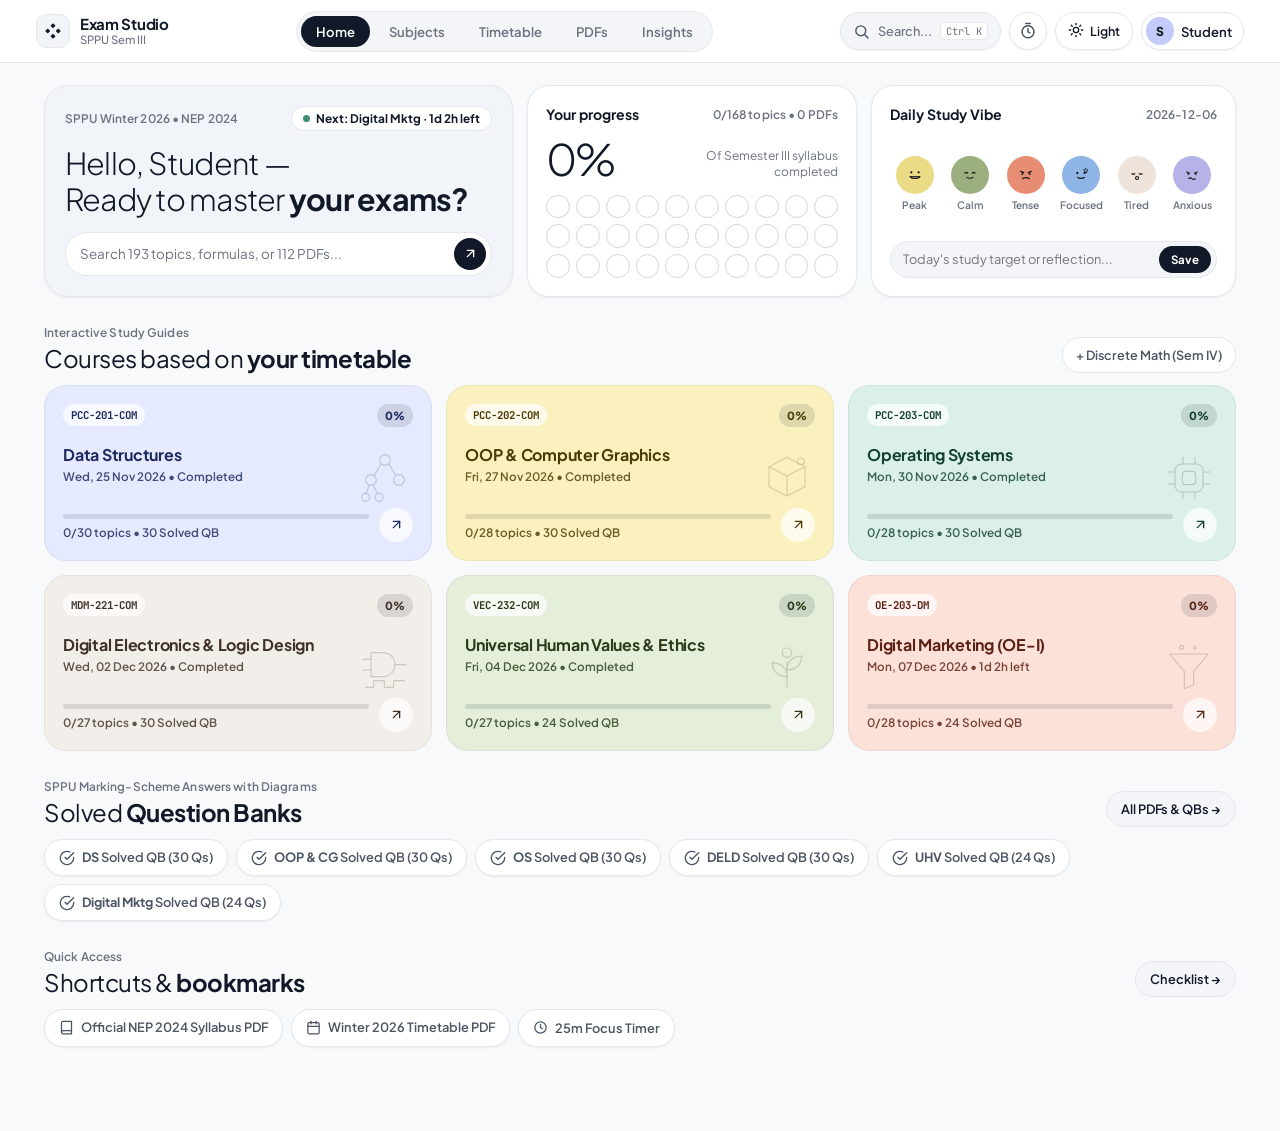
==== index.html @ a620d6d4 "Add SPPU SE Exam Studio portal, study guides, solved QBs, and PYQ archive" ====
<!DOCTYPE html>
<html lang="en" data-theme="light">
<head>
  <meta charset="UTF-8" />
  <meta name="viewport" content="width=device-width, initial-scale=1.0, viewport-fit=cover" />
  <title>SPPU SE Computer Engineering — Master Exam Prep Studio (2024 Pattern)</title>
  <meta name="theme-color" content="#F8F9FB" />
  <link rel="icon" type="image/svg+xml" href="assets/favicon.svg" />
  <link rel="manifest" href="assets/manifest.webmanifest" />
  <link rel="preconnect" href="https://fonts.googleapis.com" />
  <link rel="preconnect" href="https://fonts.gstatic.com" crossorigin />
  <link href="https://fonts.googleapis.com/css2?family=Plus+Jakarta+Sans:wght@300;400;500;600;700;800&family=JetBrains+Mono:wght@500;700&display=swap" rel="stylesheet" />
  <link rel="stylesheet" href="assets/styles.css" />
</head>
<body>
  <header class="topbar-shell">
    <div class="topbar">
      <button class="brand" data-action="go-tab" data-tab="home" type="button">
        <span class="brand-mark" aria-hidden="true">
          <svg width="18" height="18" viewBox="0 0 24 24" fill="currentColor">
            <rect x="9.5" y="2.5" width="5" height="5" rx="1" transform="rotate(45 12 5)" />
            <rect x="16.5" y="9.5" width="5" height="5" rx="1" transform="rotate(45 19 12)" />
            <rect x="9.5" y="16.5" width="5" height="5" rx="1" transform="rotate(45 12 19)" />
            <rect x="2.5" y="9.5" width="5" height="5" rx="1" transform="rotate(45 5 12)" />
          </svg>
        </span>
        <span>
          <span class="brand-title">Exam Studio</span>
          <span class="brand-sub">SPPU Sem III</span>
        </span>
      </button>

      <nav class="desktop-nav" aria-label="Primary laptop navigation">
        <button class="desktop-nav-btn active" data-action="go-tab" data-tab="home" type="button">Home</button>
        <button class="desktop-nav-btn" data-action="go-tab" data-tab="subjects" type="button">Subjects</button>
        <button class="desktop-nav-btn" data-action="go-tab" data-tab="timetable" type="button">Timetable</button>
        <button class="desktop-nav-btn" data-action="go-tab" data-tab="pyqs" type="button">PDFs</button>
        <button class="desktop-nav-btn" data-action="go-tab" data-tab="insights" type="button">Insights</button>
      </nav>

      <div class="topbar-actions">
        <button class="search-trigger-btn" data-action="open-search" type="button" title="Search topics, formulas, PDFs (Ctrl+K)" aria-label="Search topics and papers">
          <svg width="17" height="17" viewBox="0 0 24 24" fill="none" stroke="currentColor" stroke-width="2" stroke-linecap="round" stroke-linejoin="round">
            <circle cx="11" cy="11" r="7" />
            <line x1="21" y1="21" x2="16.65" y2="16.65" />
          </svg>
          <span class="search-trigger-label">Search...</span>
          <kbd class="search-kbd">Ctrl K</kbd>
        </button>

        <button class="icon-circle-btn" data-action="open-timer" type="button" title="Study Focus Timer" aria-label="Study Focus Timer">
          <svg width="18" height="18" viewBox="0 0 24 24" fill="none" stroke="currentColor" stroke-width="2" stroke-linecap="round" stroke-linejoin="round">
            <circle cx="12" cy="13" r="8" />
            <polyline points="12 9 12 13 14.5 14.5" />
            <line x1="9" y1="2" x2="15" y2="2" />
          </svg>
        </button>

        <button id="topbar-theme-btn" class="theme-pill-btn" data-action="cycle-theme" type="button" title="Switch theme (Light / Warm / Dark)" aria-label="Switch theme">
          <span id="topbar-theme-icon" aria-hidden="true"></span>
          <span id="topbar-theme-label" class="theme-pill-label">Light</span>
        </button>

        <button class="user-pill-btn" data-action="open-users" type="button" title="Switch or create student profile">
          <span id="topbar-avatar" class="user-avatar-dot">S</span>
          <span id="topbar-username" class="user-pill-name">Student</span>
        </button>
      </div>
    </div>
  </header>

  <div class="app-shell">
    <main id="app-main" aria-live="polite"></main>
  </div>

  <!-- Mobile / Tablet Floating Frosted Glass Pill Navigation (< 900px) -->
  <nav class="floating-nav-wrap" aria-label="Mobile navigation">
    <div class="floating-nav">
      <button class="nav-tab active" data-action="go-tab" data-tab="home" type="button">
        <svg viewBox="0 0 24 24" fill="none" stroke="currentColor" stroke-width="2" stroke-linecap="round" stroke-linejoin="round">
          <path d="M3 10.5L12 3l9 7.5V20a1 1 0 0 1-1 1h-5.5v-6h-5v6H4a1 1 0 0 1-1-1z" />
        </svg>
        <span>Home</span>
      </button>
      <button class="nav-tab" data-action="go-tab" data-tab="subjects" type="button">
        <svg viewBox="0 0 24 24" fill="none" stroke="currentColor" stroke-width="2" stroke-linecap="round" stroke-linejoin="round">
          <rect x="3" y="3" width="7.5" height="7.5" rx="2" />
          <rect x="13.5" y="3" width="7.5" height="7.5" rx="2" />
          <rect x="3" y="13.5" width="7.5" height="7.5" rx="2" />
          <rect x="13.5" y="13.5" width="7.5" height="7.5" rx="2" />
        </svg>
        <span>Subjects</span>
      </button>
      <button class="nav-tab" data-action="go-tab" data-tab="timetable" type="button">
        <svg viewBox="0 0 24 24" fill="none" stroke="currentColor" stroke-width="2" stroke-linecap="round" stroke-linejoin="round">
          <rect x="3" y="4" width="18" height="17" rx="3" />
          <line x1="16" y1="2" x2="16" y2="6" />
          <line x1="8" y1="2" x2="8" y2="6" />
          <line x1="3" y1="10" x2="21" y2="10" />
        </svg>
        <span>Timetable</span>
      </button>
      <button class="nav-tab" data-action="go-tab" data-tab="pyqs" type="button">
        <svg viewBox="0 0 24 24" fill="none" stroke="currentColor" stroke-width="2" stroke-linecap="round" stroke-linejoin="round">
          <path d="M14 2H6a2 2 0 0 0-2 2v16a2 2 0 0 0 2 2h12a2 2 0 0 0 2-2V8z" />
          <polyline points="14 2 14 8 20 8" />
          <line x1="8" y1="13" x2="16" y2="13" />
          <line x1="8" y1="17" x2="13" y2="17" />
        </svg>
        <span>PDFs</span>
      </button>
      <button class="nav-tab" data-action="go-tab" data-tab="insights" type="button">
        <svg viewBox="0 0 24 24" fill="none" stroke="currentColor" stroke-width="2" stroke-linecap="round" stroke-linejoin="round">
          <path d="M4 19V9" />
          <path d="M10 19V5" />
          <path d="M16 19v-7" />
          <path d="M21 19v-4" />
        </svg>
        <span>Insights</span>
      </button>
    </div>
  </nav>

  <!-- User Switcher Modal -->
  <div id="users-modal" class="modal-backdrop" role="dialog" aria-modal="true" aria-labelledby="users-modal-title">
    <div class="modal-sheet">
      <div class="modal-head">
        <h2 id="users-modal-title" class="modal-title">Student Profiles (Local)</h2>
        <button class="icon-circle-btn" data-action="close-modal" type="button" aria-label="Close">&times;</button>
      </div>
      <div id="users-modal-body"></div>
    </div>
  </div>

  <!-- Global Search Modal -->
  <div id="search-modal" class="modal-backdrop" role="dialog" aria-modal="true" aria-labelledby="search-modal-title">
    <div class="modal-sheet">
      <div class="modal-head">
        <h2 id="search-modal-title" class="modal-title">Search Syllabus, Formulas &amp; PDFs</h2>
        <button class="icon-circle-btn" data-action="close-modal" type="button" aria-label="Close">&times;</button>
      </div>
      <input id="global-search-input" class="input-pill" type="search" placeholder="Search 193 topics, formulas, or 112 PDFs..." />
      <div id="global-search-results" style="margin-top:12px;"></div>
    </div>
  </div>

  <!-- Focus Timer Modal -->
  <div id="timer-modal" class="modal-backdrop" role="dialog" aria-modal="true" aria-labelledby="timer-modal-title">
    <div class="modal-sheet" style="text-align:center;">
      <div class="modal-head">
        <h2 id="timer-modal-title" class="modal-title">Study Focus Timer</h2>
        <button class="icon-circle-btn" data-action="close-modal" type="button" aria-label="Close">&times;</button>
      </div>
      <div style="margin-bottom:14px;">
        <select id="timer-subject-sel" class="input-pill" aria-label="Subject for timer"></select>
      </div>
      <div id="timer-display" class="big-kpi" style="font-size:3.5rem;margin:12px 0;">25:00</div>
      <div style="display:flex;justify-content:center;gap:8px;margin-bottom:16px;flex-wrap:wrap;">
        <button class="filter-chip" data-action="timer-preset" data-mins="15" type="button">15m Sprint</button>
        <button class="filter-chip" data-action="timer-preset" data-mins="25" type="button">25m Pomodoro</button>
        <button class="filter-chip" data-action="timer-preset" data-mins="50" type="button">50m Deep</button>
      </div>
      <div style="display:flex;justify-content:center;gap:10px;flex-wrap:wrap;">
        <button id="timer-start-btn" class="btn-primary" data-action="timer-toggle" type="button">Start</button>
        <button class="btn-secondary" data-action="timer-reset" type="button">Reset</button>
        <button class="btn-secondary" data-action="timer-log-now" type="button">Log Elapsed</button>
      </div>
    </div>
  </div>

  <div id="toast" class="toast" role="status" aria-live="polite"></div>

  <script src="assets/study-data.js"></script>
  <script src="assets/app-store.js"></script>
  <script src="assets/portal.js"></script>
</body>
</html>
---- assets/styles.css ----
/* SPPU SE Exam Studio — Clean Laptop + Mobile Responsive 3-Theme Stylesheet */
:root,
html[data-theme="light"] {
  --bg: #F8F9FB;
  --topbar-bg: rgba(255, 255, 255, 0.92);
  --hero-bg: #F1F4F9;
  --surface: #FFFFFF;
  --surface-soft: #F3F5F8;
  --ink: #111827;
  --ink-secondary: #4B5563;
  --ink-muted: #6B7280;
  --border: #E5E7EB;
  --border-strong: #D1D5DB;
  --accent-btn: #111827;
  --accent-btn-ink: #FFFFFF;
  --shadow-sm: 0 1px 3px rgba(17, 24, 39, 0.04), 0 1px 2px rgba(17, 24, 39, 0.02);
  --shadow-md: 0 10px 28px rgba(17, 24, 39, 0.08);
  --shadow-nav: 0 12px 32px rgba(17, 24, 39, 0.14);
  --nav-glass: rgba(255, 255, 255, 0.92);

  --tile-ds: #E6EAFF;      --tile-ds-ink: #1E295E;
  --tile-oopcg: #FBF1BF;   --tile-oopcg-ink: #4A3C07;
  --tile-os: #DAF0E8;      --tile-os-ink: #154033;
  --tile-deld: #F2EEE9;    --tile-deld-ink: #3E3127;
  --tile-uhv: #E4EED9;     --tile-uhv-ink: #2B3B19;
  --tile-dm: #FCE1D8;      --tile-dm-ink: #5B2114;
  --tile-dmath: #DCECFB;   --tile-dmath-ink: #1B3B5F;
  --tile-pill-bg: rgba(255, 255, 255, 0.72);
  --tile-track: rgba(17, 24, 39, 0.12);
  --art-opacity: 0.2;
}

html[data-theme="warm"] {
  --bg: #F6F2EE;
  --topbar-bg: rgba(246, 242, 238, 0.92);
  --hero-bg: #EFE4DC;
  --surface: #FFFFFF;
  --surface-soft: #FAF7F4;
  --ink: #171717;
  --ink-secondary: #3F3A36;
  --ink-muted: #877F79;
  --border: #E8DFD7;
  --border-strong: #D5C9BE;
  --accent-btn: #171717;
  --accent-btn-ink: #FFFFFF;
  --shadow-sm: 0 2px 12px rgba(34, 24, 16, 0.04);
  --shadow-md: 0 10px 30px rgba(34, 24, 16, 0.07);
  --shadow-nav: 0 14px 36px rgba(23, 23, 23, 0.14);
  --nav-glass: rgba(255, 255, 255, 0.9);

  --tile-ds: #C2CBFA;      --tile-ds-ink: #232D5E;
  --tile-oopcg: #EADB86;   --tile-oopcg-ink: #4A3D08;
  --tile-os: #C6DFD7;      --tile-os-ink: #173E33;
  --tile-deld: #E9E0D7;    --tile-deld-ink: #42352A;
  --tile-uhv: #D3DEC2;     --tile-uhv-ink: #2B3B1A;
  --tile-dm: #F0C6B9;      --tile-dm-ink: #5A2216;
  --tile-dmath: #C7DDF4;   --tile-dmath-ink: #1C3B5E;
  --tile-pill-bg: rgba(255, 255, 255, 0.6);
  --tile-track: rgba(23, 23, 23, 0.13);
  --art-opacity: 0.36;
}

html[data-theme="dark"] {
  --bg: #111215;
  --topbar-bg: rgba(21, 23, 27, 0.92);
  --hero-bg: #1B1E25;
  --surface: #1A1C21;
  --surface-soft: #23262D;
  --ink: #F3F4F6;
  --ink-secondary: #C5CBD6;
  --ink-muted: #8E96A4;
  --border: #2B2F39;
  --border-strong: #3D4352;
  --accent-btn: #F3F4F6;
  --accent-btn-ink: #111215;
  --shadow-sm: 0 2px 10px rgba(0, 0, 0, 0.25);
  --shadow-md: 0 12px 28px rgba(0, 0, 0, 0.38);
  --shadow-nav: 0 12px 34px rgba(0, 0, 0, 0.5);
  --nav-glass: rgba(26, 28, 33, 0.92);

  --tile-ds: #242942;      --tile-ds-ink: #D8E0FF;
  --tile-oopcg: #332D1B;   --tile-oopcg-ink: #F5E79E;
  --tile-os: #1C312B;      --tile-os-ink: #BCE3D6;
  --tile-deld: #2A2522;    --tile-deld-ink: #E8DCD2;
  --tile-uhv: #252E1E;     --tile-uhv-ink: #D3E2BE;
  --tile-dm: #37231F;      --tile-dm-ink: #F5C7BA;
  --tile-dmath: #1E2D40;   --tile-dmath-ink: #C6DFF7;
  --tile-pill-bg: rgba(255, 255, 255, 0.1);
  --tile-track: rgba(255, 255, 255, 0.14);
  --art-opacity: 0.2;
}

* {
  box-sizing: border-box;
  margin: 0;
  padding: 0;
  -webkit-tap-highlight-color: transparent;
  scrollbar-width: thin;
  scrollbar-color: var(--border-strong) transparent;
}

::-webkit-scrollbar { width: 6px; height: 6px; }
::-webkit-scrollbar-thumb { background: var(--border-strong); border-radius: 9999px; }
::-webkit-scrollbar-track { background: transparent; }

html {
  scroll-behavior: smooth;
  background-color: var(--bg);
}

body {
  font-family: 'Plus Jakarta Sans', -apple-system, BlinkMacSystemFont, "Segoe UI", Roboto, sans-serif;
  background-color: var(--bg);
  color: var(--ink);
  line-height: 1.5;
  min-height: 100vh;
  overflow-x: clip;
  padding-bottom: calc(92px + env(safe-area-inset-bottom, 0px));
}

button, input, select, textarea {
  font-family: inherit;
  color: inherit;
}

a {
  color: inherit;
  text-decoration: none;
}

/* Sticky Full-Width Top Bar */
.topbar-shell {
  position: sticky;
  top: 0;
  z-index: 900;
  background: var(--topbar-bg);
  backdrop-filter: blur(16px);
  -webkit-backdrop-filter: blur(16px);
  border-bottom: 1px solid var(--border);
}

.topbar {
  max-width: 1240px;
  margin: 0 auto;
  height: 62px;
  padding: 0 16px;
  display: flex;
  align-items: center;
  justify-content: space-between;
  gap: 12px;
}

.brand {
  display: flex;
  align-items: center;
  gap: 10px;
  background: none;
  border: none;
  cursor: pointer;
  text-align: left;
  flex-shrink: 0;
}

.brand-mark {
  width: 34px;
  height: 34px;
  border-radius: 10px;
  background: var(--hero-bg);
  color: var(--ink);
  display: grid;
  place-items: center;
  border: 1px solid var(--border);
  flex-shrink: 0;
}

.brand-title {
  display: block;
  font-size: 0.94rem;
  font-weight: 700;
  letter-spacing: -0.02em;
  line-height: 1.15;
  white-space: nowrap;
}

.brand-sub {
  display: block;
  font-size: 0.71rem;
  color: var(--ink-muted);
  font-weight: 500;
  white-space: nowrap;
}

/* Desktop Horizontal Navigation */
.desktop-nav {
  display: none;
  align-items: center;
  gap: 4px;
  background: var(--surface-soft);
  border: 1px solid var(--border);
  border-radius: 9999px;
  padding: 4px;
}

.desktop-nav-btn {
  border: none;
  background: transparent;
  color: var(--ink-muted);
  font-size: 0.82rem;
  font-weight: 600;
  padding: 7px 15px;
  border-radius: 9999px;
  cursor: pointer;
  transition: background-color 0.15s ease, color 0.15s ease;
  white-space: nowrap;
}

.desktop-nav-btn:hover {
  color: var(--ink);
}

.desktop-nav-btn.active {
  background: var(--accent-btn);
  color: var(--accent-btn-ink);
}

.topbar-actions {
  display: flex;
  align-items: center;
  gap: 8px;
}

.search-trigger-btn {
  display: inline-flex;
  align-items: center;
  justify-content: center;
  gap: 8px;
  width: 38px;
  height: 38px;
  border-radius: 9999px;
  background: var(--surface);
  border: 1px solid var(--border);
  color: var(--ink-secondary);
  cursor: pointer;
  box-shadow: var(--shadow-sm);
}

.search-trigger-label,
.search-kbd {
  display: none;
}

.icon-circle-btn {
  width: 38px;
  height: 38px;
  border-radius: 50%;
  background: var(--surface);
  border: 1px solid var(--border);
  display: grid;
  place-items: center;
  cursor: pointer;
  box-shadow: var(--shadow-sm);
  color: var(--ink-secondary);
  transition: transform 0.15s ease, background-color 0.15s ease;
}

.icon-circle-btn:hover {
  background: var(--surface-soft);
  color: var(--ink);
}

.theme-pill-btn {
  display: inline-flex;
  align-items: center;
  justify-content: center;
  gap: 6px;
  height: 38px;
  padding: 0 10px;
  border-radius: 9999px;
  background: var(--surface);
  border: 1px solid var(--border);
  color: var(--ink);
  font-size: 0.78rem;
  font-weight: 600;
  cursor: pointer;
  box-shadow: var(--shadow-sm);
}

.theme-pill-label {
  display: none;
}

.user-pill-btn {
  display: inline-flex;
  align-items: center;
  gap: 7px;
  height: 38px;
  padding: 3px 11px 3px 4px;
  border-radius: 9999px;
  background: var(--surface);
  border: 1px solid var(--border);
  cursor: pointer;
  box-shadow: var(--shadow-sm);
  font-size: 0.82rem;
  font-weight: 600;
  max-width: 145px;
}

.user-avatar-dot {
  width: 28px;
  height: 28px;
  border-radius: 50%;
  display: grid;
  place-items: center;
  font-size: 0.76rem;
  font-weight: 800;
  color: #171717;
  flex-shrink: 0;
}

.user-pill-name {
  overflow: hidden;
  text-overflow: ellipsis;
  white-space: nowrap;
}

/* Main App Container */
.app-shell {
  max-width: 1240px;
  margin: 0 auto;
  padding: 18px 14px 28px;
}

/* Typography */
.eyebrow {
  font-size: 0.74rem;
  font-weight: 600;
  color: var(--ink-muted);
  letter-spacing: 0.01em;
}

.display-heading {
  font-size: clamp(1.45rem, 3vw, 1.9rem);
  font-weight: 300;
  letter-spacing: -0.025em;
  line-height: 1.2;
  color: var(--ink);
}

.display-heading strong {
  font-weight: 700;
}

.section-header-row {
  display: flex;
  align-items: flex-end;
  justify-content: space-between;
  gap: 12px;
  margin: 22px 0 12px;
  flex-wrap: wrap;
}

.section-heading {
  font-size: clamp(1.2rem, 2.5vw, 1.5rem);
  font-weight: 400;
  letter-spacing: -0.02em;
  line-height: 1.25;
}

.section-heading strong {
  font-weight: 700;
}

/* Home Hero Strip */
.hero-strip {
  display: grid;
  grid-template-columns: 1fr;
  gap: 12px;
}

.hero-card {
  background: var(--hero-bg);
  border-radius: 24px;
  padding: 20px;
  display: flex;
  flex-direction: column;
  justify-content: space-between;
  gap: 14px;
  border: 1px solid var(--border);
  box-shadow: var(--shadow-sm);
}

.hero-top-meta {
  display: flex;
  align-items: center;
  justify-content: space-between;
  gap: 8px;
  flex-wrap: wrap;
}

.countdown-pill {
  display: inline-flex;
  align-items: center;
  gap: 6px;
  background: var(--surface);
  border: 1px solid var(--border);
  border-radius: 9999px;
  padding: 4px 11px;
  font-size: 0.74rem;
  font-weight: 700;
  color: var(--ink);
  cursor: pointer;
}

.countdown-dot {
  width: 7px;
  height: 7px;
  border-radius: 50%;
  background: #3F8F76;
}

.hero-search-pill {
  display: flex;
  align-items: center;
  gap: 8px;
  background: var(--surface);
  border: 1px solid var(--border);
  border-radius: 9999px;
  padding: 5px 5px 5px 14px;
  cursor: text;
}

.hero-search-pill input {
  border: none;
  background: transparent;
  outline: none;
  flex: 1;
  min-width: 0;
  font-size: 0.84rem;
  color: var(--ink);
}

.hero-search-pill input::placeholder {
  color: var(--ink-muted);
}

.pill-arrow-btn {
  width: 32px;
  height: 32px;
  border-radius: 50%;
  background: var(--accent-btn);
  color: var(--accent-btn-ink);
  border: none;
  display: grid;
  place-items: center;
  cursor: pointer;
  flex-shrink: 0;
}

.surface-card {
  background: var(--surface);
  border-radius: 22px;
  padding: 18px;
  border: 1px solid var(--border);
  box-shadow: var(--shadow-sm);
}

.card-title-row {
  display: flex;
  align-items: center;
  justify-content: space-between;
  gap: 8px;
  margin-bottom: 10px;
}

.card-label {
  font-size: 0.88rem;
  font-weight: 700;
  color: var(--ink);
}

/* Mood Check-in */
.mood-row {
  display: grid;
  grid-template-columns: repeat(6, minmax(0, 1fr));
  gap: 6px;
  margin-bottom: 10px;
}

.mood-btn {
  display: flex;
  flex-direction: column;
  align-items: center;
  gap: 4px;
  background: none;
  border: none;
  cursor: pointer;
}

.mood-face {
  width: 38px;
  height: 38px;
  border-radius: 50%;
  display: grid;
  place-items: center;
  border: 2px solid transparent;
  transition: transform 0.15s ease, border-color 0.15s ease;
}

.mood-btn.active .mood-face {
  border-color: var(--ink);
  transform: scale(1.06);
}

.mood-cap {
  font-size: 0.64rem;
  font-weight: 600;
  color: var(--ink-muted);
}

.mood-btn.active .mood-cap {
  color: var(--ink);
  font-weight: 700;
}

.reflection-bar {
  display: flex;
  align-items: center;
  gap: 6px;
  background: var(--surface-soft);
  border: 1px solid var(--border);
  border-radius: 9999px;
  padding: 4px 5px 4px 12px;
}

.reflection-bar input {
  flex: 1;
  min-width: 0;
  border: none;
  background: transparent;
  outline: none;
  font-size: 0.8rem;
}

.reflection-save-btn {
  border: none;
  background: var(--accent-btn);
  color: var(--accent-btn-ink);
  font-size: 0.72rem;
  font-weight: 700;
  padding: 6px 12px;
  border-radius: 9999px;
  cursor: pointer;
}

/* Progress Card with 3x10 Dot Matrix */
.progress-hero-row {
  display: flex;
  align-items: flex-end;
  justify-content: space-between;
  gap: 10px;
  margin-bottom: 12px;
}

.big-kpi {
  font-size: clamp(2.1rem, 4vw, 2.7rem);
  font-weight: 300;
  letter-spacing: -0.04em;
  line-height: 0.95;
  color: var(--ink);
}

.kpi-caption {
  font-size: 0.75rem;
  color: var(--ink-muted);
  text-align: right;
  max-width: 145px;
  line-height: 1.3;
}

.dot-matrix {
  display: grid;
  grid-template-columns: repeat(10, 1fr);
  gap: 6px;
}

.dot-cell {
  aspect-ratio: 1 / 1;
  border-radius: 50%;
  border: 1.5px solid var(--border-strong);
  background: transparent;
}

.dot-cell.filled {
  border-color: transparent;
}

/* Bento Subject Cards (Theme-Aware) */
.bento-grid {
  display: grid;
  grid-template-columns: repeat(2, minmax(0, 1fr));
  gap: 12px;
}

.bento-sub-ds    { background: var(--tile-ds);    color: var(--tile-ds-ink); }
.bento-sub-oopcg { background: var(--tile-oopcg); color: var(--tile-oopcg-ink); }
.bento-sub-os    { background: var(--tile-os);    color: var(--tile-os-ink); }
.bento-sub-deld  { background: var(--tile-deld);  color: var(--tile-deld-ink); }
.bento-sub-uhv   { background: var(--tile-uhv);   color: var(--tile-uhv-ink); }
.bento-sub-dm    { background: var(--tile-dm);    color: var(--tile-dm-ink); }
.bento-sub-dmath { background: var(--tile-dmath); color: var(--tile-dmath-ink); }

.bento-card {
  position: relative;
  border-radius: 22px;
  padding: 16px;
  min-height: 168px;
  display: flex;
  flex-direction: column;
  justify-content: space-between;
  overflow: hidden;
  border: 1px solid rgba(17, 24, 39, 0.06);
  transition: transform 0.18s cubic-bezier(0.16, 1, 0.3, 1), box-shadow 0.18s ease;
}

html[data-theme="dark"] .bento-card {
  border-color: rgba(255, 255, 255, 0.08);
}

.bento-card:hover {
  transform: translateY(-2px);
  box-shadow: var(--shadow-md);
}

.bento-top {
  display: flex;
  align-items: center;
  justify-content: space-between;
  gap: 6px;
  z-index: 2;
}

.bento-code-pill {
  font-family: 'JetBrains Mono', monospace;
  font-size: 0.67rem;
  font-weight: 700;
  background: var(--tile-pill-bg);
  color: inherit;
  padding: 3px 8px;
  border-radius: 9999px;
}

.bento-pct-pill {
  font-size: 0.7rem;
  font-weight: 800;
  background: var(--tile-track);
  color: inherit;
  padding: 3px 8px;
  border-radius: 9999px;
}

.bento-title {
  font-size: 1rem;
  font-weight: 700;
  line-height: 1.25;
  letter-spacing: -0.015em;
  margin-top: 8px;
  z-index: 2;
}

.bento-meta {
  font-size: 0.73rem;
  font-weight: 600;
  opacity: 0.82;
  margin-top: 3px;
  z-index: 2;
}

.bento-bottom {
  display: flex;
  align-items: flex-end;
  justify-content: space-between;
  gap: 10px;
  margin-top: 12px;
  z-index: 2;
}

.bento-progress-track {
  flex: 1;
  height: 5px;
  background: var(--tile-track);
  border-radius: 9999px;
  overflow: hidden;
  margin-bottom: 5px;
}

.bento-progress-fill {
  height: 100%;
  background: currentColor;
  border-radius: 9999px;
  transition: width 0.25s ease;
}

.bento-arrow-circle {
  width: 34px;
  height: 34px;
  border-radius: 50%;
  background: var(--tile-pill-bg);
  color: inherit;
  display: grid;
  place-items: center;
  flex-shrink: 0;
  transition: transform 0.15s ease, background-color 0.15s ease;
}

.bento-card:hover .bento-arrow-circle {
  transform: scale(1.06);
}

.bento-art {
  position: absolute;
  right: 12px;
  bottom: 48px;
  width: 48px;
  height: 48px;
  opacity: var(--art-opacity);
  pointer-events: none;
  color: inherit;
}

/* Chips & Shortcuts */
.chip-scroll {
  display: flex;
  flex-wrap: wrap;
  gap: 8px;
}

.filter-chip {
  display: inline-flex;
  align-items: center;
  gap: 6px;
  padding: 7px 13px;
  border-radius: 9999px;
  border: 1px solid var(--border);
  background: var(--surface);
  font-size: 0.79rem;
  font-weight: 600;
  color: var(--ink-secondary);
  white-space: nowrap;
  cursor: pointer;
  min-height: 36px;
  transition: all 0.14s ease;
}

.filter-chip:hover {
  border-color: var(--border-strong);
  color: var(--ink);
}

.filter-chip.active {
  background: var(--accent-btn);
  color: var(--accent-btn-ink);
  border-color: var(--accent-btn);
}

.bookmark-chip {
  display: inline-flex;
  align-items: center;
  gap: 7px;
  background: var(--surface);
  border: 1px solid var(--border);
  border-radius: 9999px;
  padding: 8px 14px;
  font-size: 0.8rem;
  font-weight: 600;
  color: var(--ink-secondary);
  cursor: pointer;
  box-shadow: var(--shadow-sm);
}

.bookmark-chip:hover {
  border-color: var(--border-strong);
  color: var(--ink);
}

/* Subjects View */
.subject-hero-banner {
  border-radius: 24px;
  padding: 20px;
  display: flex;
  flex-direction: column;
  gap: 10px;
  margin-bottom: 16px;
  border: 1px solid rgba(17, 24, 39, 0.06);
}

.unit-accordion {
  background: var(--surface);
  border: 1px solid var(--border);
  border-radius: 20px;
  margin-bottom: 10px;
  overflow: hidden;
  box-shadow: var(--shadow-sm);
}

.unit-acc-head {
  width: 100%;
  background: none;
  border: none;
  padding: 15px 18px;
  display: flex;
  align-items: center;
  justify-content: space-between;
  gap: 12px;
  text-align: left;
  cursor: pointer;
}

.unit-acc-title {
  font-size: 0.94rem;
  font-weight: 700;
  color: var(--ink);
}

.unit-acc-meta {
  font-size: 0.75rem;
  color: var(--ink-muted);
  margin-top: 2px;
}

.unit-acc-body {
  border-top: 1px solid var(--border);
  padding: 10px 14px 14px;
  display: none;
}

.unit-accordion.open .unit-acc-body {
  display: block;
}

.topic-row {
  display: flex;
  align-items: center;
  gap: 10px;
  padding: 9px 4px;
  border-bottom: 1px solid var(--surface-soft);
}

.topic-row:last-child { border-bottom: none; }

.check-btn {
  width: 24px;
  height: 24px;
  border-radius: 7px;
  border: 2px solid var(--border-strong);
  background: var(--surface);
  display: grid;
  place-items: center;
  cursor: pointer;
  flex-shrink: 0;
  font-size: 0.76rem;
}

.check-btn.checked {
  background: var(--accent-btn);
  border-color: var(--accent-btn);
  color: var(--accent-btn-ink);
}

.topic-link {
  flex: 1;
  min-width: 0;
  font-size: 0.86rem;
  font-weight: 500;
  color: var(--ink);
}

.topic-link.done {
  text-decoration: line-through;
  color: var(--ink-muted);
}

.conf-pill {
  font-size: 0.68rem;
  font-weight: 700;
  padding: 3px 9px;
  border-radius: 9999px;
  border: 1px solid transparent;
  cursor: pointer;
  white-space: nowrap;
}

.conf-unseen   { background: var(--surface-soft); color: var(--ink-muted); border-color: var(--border); }
.conf-revise   { background: #FBECE8; color: #A63C24; border-color: #F2C9BE; }
.conf-good     { background: #FBF5DC; color: #735B09; border-color: #EBDC99; }
.conf-mastered { background: #E4F2EC; color: #1C5B44; border-color: #B9DED0; }

html[data-theme="dark"] .conf-revise   { background: #3A221D; color: #F5B4A6; border-color: #5E352D; }
html[data-theme="dark"] .conf-good     { background: #383118; color: #F2DF8A; border-color: #5C4F24; }
html[data-theme="dark"] .conf-mastered { background: #1B332A; color: #9DE0C6; border-color: #2B5445; }

.star-btn {
  width: 30px;
  height: 30px;
  border-radius: 50%;
  border: none;
  background: transparent;
  cursor: pointer;
  font-size: 1rem;
  color: var(--ink-muted);
  display: grid;
  place-items: center;
  flex-shrink: 0;
}

.star-btn.active { color: #D49A1A; }

/* Formula Cards */
.cheat-card {
  background: var(--surface-soft);
  border: 1px solid var(--border);
  border-radius: 14px;
  padding: 12px 14px;
}

.cheat-formula {
  font-family: 'JetBrains Mono', monospace;
  font-size: 0.8rem;
  font-weight: 600;
  background: var(--surface);
  border: 1px solid var(--border);
  border-radius: 8px;
  padding: 7px 10px;
  margin: 6px 0;
  overflow-x: auto;
  color: var(--ink);
}

/* Timetable & Roadmap */
.exam-row-card {
  background: var(--surface);
  border: 1px solid var(--border);
  border-radius: 20px;
  padding: 14px 16px;
  display: flex;
  align-items: center;
  justify-content: space-between;
  gap: 12px;
  margin-bottom: 10px;
  box-shadow: var(--shadow-sm);
}

.exam-date-badge {
  width: 56px;
  height: 56px;
  border-radius: 16px;
  display: flex;
  flex-direction: column;
  align-items: center;
  justify-content: center;
  flex-shrink: 0;
  font-weight: 800;
  line-height: 1.05;
}

.exam-date-badge .day { font-size: 1.2rem; }
.exam-date-badge .mon { font-size: 0.66rem; text-transform: uppercase; letter-spacing: 0.05em; }

.day-plan-card {
  background: var(--surface);
  border: 1px solid var(--border);
  border-radius: 20px;
  padding: 14px 16px;
  margin-bottom: 10px;
}

/* PDF Library Grouped Sections */
.pdf-section-card {
  background: var(--surface);
  border: 1px solid var(--border);
  border-radius: 22px;
  margin-bottom: 14px;
  overflow: hidden;
  box-shadow: var(--shadow-sm);
}

.pdf-sec-head {
  width: 100%;
  background: var(--surface-soft);
  border: none;
  border-bottom: 1px solid var(--border);
  padding: 14px 18px;
  display: flex;
  align-items: center;
  justify-content: space-between;
  gap: 12px;
  cursor: pointer;
  text-align: left;
}

.pdf-section-card.collapsed .pdf-sec-head {
  border-bottom: none;
}

.pdf-sec-title-wrap {
  display: flex;
  align-items: center;
  gap: 10px;
  min-width: 0;
}

.pdf-sec-icon {
  width: 34px;
  height: 34px;
  border-radius: 10px;
  background: var(--surface);
  border: 1px solid var(--border);
  display: grid;
  place-items: center;
  color: var(--ink);
  flex-shrink: 0;
}

.pdf-sec-body {
  padding: 14px;
  display: grid;
  grid-template-columns: 1fr;
  gap: 10px;
}

.pdf-section-card.collapsed .pdf-sec-body {
  display: none;
}

.pdf-card {
  background: var(--surface-soft);
  border: 1px solid var(--border);
  border-radius: 16px;
  padding: 12px 14px;
  display: flex;
  align-items: center;
  justify-content: space-between;
  gap: 10px;
}

.pdf-open-btn {
  display: inline-flex;
  align-items: center;
  gap: 5px;
  background: var(--surface);
  border: 1px solid var(--border);
  color: var(--ink);
  font-size: 0.76rem;
  font-weight: 700;
  padding: 7px 12px;
  border-radius: 9999px;
  white-space: nowrap;
  flex-shrink: 0;
}

.pdf-open-btn:hover {
  background: var(--accent-btn);
  color: var(--accent-btn-ink);
  border-color: var(--accent-btn);
}

/* Insights Charts */
.bubble-svg-wrap {
  display: flex;
  justify-content: center;
  padding: 6px 0;
}

.capsule-chart {
  display: grid;
  grid-template-columns: repeat(7, 1fr);
  gap: 8px;
  align-items: end;
  height: 160px;
  padding: 12px 4px 4px;
}

.capsule-col {
  display: flex;
  flex-direction: column;
  align-items: center;
  gap: 6px;
  height: 100%;
  justify-content: flex-end;
}

.capsule-track {
  width: 100%;
  max-width: 34px;
  height: 110px;
  border-radius: 9999px;
  background: var(--surface-soft);
  border: 1px solid var(--border);
  display: flex;
  align-items: flex-end;
  padding: 3px;
  overflow: hidden;
}

.capsule-fill {
  width: 100%;
  border-radius: 9999px;
  min-height: 8px;
  transition: height 0.25s ease;
}

.capsule-lbl {
  font-size: 0.68rem;
  font-weight: 600;
  color: var(--ink-muted);
}

.segmented-toggle {
  display: inline-flex;
  background: var(--surface-soft);
  border: 1px solid var(--border);
  padding: 3px;
  border-radius: 9999px;
  gap: 2px;
}

.seg-btn {
  border: none;
  background: transparent;
  padding: 5px 11px;
  border-radius: 9999px;
  font-size: 0.74rem;
  font-weight: 700;
  color: var(--ink-muted);
  cursor: pointer;
}

.seg-btn.active {
  background: var(--surface);
  color: var(--ink);
  box-shadow: var(--shadow-sm);
}

/* Mobile Floating Bottom Nav (< 900px) */
.floating-nav-wrap {
  position: fixed;
  left: 0;
  right: 0;
  bottom: max(12px, env(safe-area-inset-bottom, 12px));
  z-index: 900;
  display: flex;
  justify-content: center;
  padding: 0 12px;
  pointer-events: none;
}

.floating-nav {
  pointer-events: auto;
  display: flex;
  align-items: center;
  gap: 4px;
  background: var(--nav-glass);
  backdrop-filter: blur(18px);
  -webkit-backdrop-filter: blur(18px);
  border: 1px solid var(--border);
  border-radius: 26px;
  padding: 5px;
  box-shadow: var(--shadow-nav);
}

.nav-tab {
  display: flex;
  flex-direction: column;
  align-items: center;
  justify-content: center;
  gap: 2px;
  min-width: 56px;
  height: 46px;
  padding: 0 9px;
  border-radius: 19px;
  border: none;
  background: transparent;
  color: var(--ink-muted);
  cursor: pointer;
  font-size: 0.66rem;
  font-weight: 700;
}

.nav-tab.active {
  background: var(--accent-btn);
  color: var(--accent-btn-ink);
}

.nav-tab svg { width: 18px; height: 18px; }

/* Modals & Inputs */
.modal-backdrop {
  position: fixed;
  inset: 0;
  background: rgba(17, 24, 39, 0.4);
  backdrop-filter: blur(4px);
  z-index: 1200;
  display: none;
  align-items: flex-end;
  justify-content: center;
  padding: 16px;
}

.modal-backdrop.open { display: flex; }

.modal-sheet {
  width: 100%;
  max-width: 540px;
  max-height: 85vh;
  overflow-y: auto;
  background: var(--surface);
  border-radius: 24px;
  padding: 20px;
  box-shadow: var(--shadow-md);
  border: 1px solid var(--border);
}

.modal-head {
  display: flex;
  align-items: center;
  justify-content: space-between;
  margin-bottom: 14px;
}

.modal-title { font-size: 1.08rem; font-weight: 700; }

.btn-primary {
  display: inline-flex;
  align-items: center;
  justify-content: center;
  gap: 6px;
  background: var(--accent-btn);
  color: var(--accent-btn-ink);
  border: none;
  border-radius: 9999px;
  padding: 9px 16px;
  font-size: 0.82rem;
  font-weight: 700;
  cursor: pointer;
  min-height: 38px;
}

.btn-secondary {
  display: inline-flex;
  align-items: center;
  justify-content: center;
  gap: 6px;
  background: var(--surface-soft);
  color: var(--ink);
  border: 1px solid var(--border);
  border-radius: 9999px;
  padding: 8px 14px;
  font-size: 0.8rem;
  font-weight: 600;
  cursor: pointer;
  min-height: 36px;
}

.input-pill {
  width: 100%;
  padding: 9px 15px;
  border-radius: 9999px;
  border: 1px solid var(--border);
  background: var(--surface-soft);
  font-size: 0.86rem;
  outline: none;
}

.input-pill:focus {
  border-color: var(--ink);
  background: var(--surface);
}

.notes-area {
  width: 100%;
  min-height: 120px;
  border-radius: 16px;
  border: 1px solid var(--border);
  background: var(--surface-soft);
  padding: 12px 14px;
  font-size: 0.86rem;
  resize: vertical;
  outline: none;
}

.notes-area:focus {
  border-color: var(--ink);
  background: var(--surface);
}

.toast {
  position: fixed;
  top: 70px;
  left: 50%;
  transform: translateX(-50%) translateY(-12px);
  background: var(--accent-btn);
  color: var(--accent-btn-ink);
  padding: 8px 16px;
  border-radius: 9999px;
  font-size: 0.78rem;
  font-weight: 600;
  white-space: nowrap;
  opacity: 0;
  pointer-events: none;
  transition: all 0.2s ease;
  z-index: 1500;
  box-shadow: var(--shadow-md);
}

.toast.show {
  opacity: 1;
  transform: translateX(-50%) translateY(0);
}

/* Tablet & Laptop Breakpoints */
@media (min-width: 720px) {
  .app-shell {
    padding: 22px 24px 40px;
  }

  .hero-strip {
    grid-template-columns: 1.25fr 1fr;
  }

  .bento-grid {
    grid-template-columns: repeat(3, minmax(0, 1fr));
    gap: 14px;
  }

  .bento-card {
    min-height: 176px;
    padding: 18px;
  }

  .modal-backdrop {
    align-items: center;
  }
}

@media (min-width: 900px) {
  body {
    padding-bottom: 44px;
  }

  .desktop-nav {
    display: flex;
  }

  .floating-nav-wrap {
    display: none !important;
  }

  .search-trigger-btn {
    width: auto;
    padding: 0 12px;
    gap: 8px;
    background: var(--surface-soft);
  }

  .search-trigger-label {
    display: inline;
    font-size: 0.8rem;
    color: var(--ink-muted);
    font-weight: 500;
  }

  .search-kbd {
    display: inline-block;
    font-family: 'JetBrains Mono', monospace;
    font-size: 0.65rem;
    background: var(--surface);
    border: 1px solid var(--border);
    padding: 1px 5px;
    border-radius: 5px;
    color: var(--ink-muted);
  }

  .theme-pill-btn {
    padding: 0 12px;
  }

  .theme-pill-label {
    display: inline;
  }

  .two-col-desktop {
    display: grid;
    grid-template-columns: 1.25fr 0.85fr;
    gap: 18px;
    align-items: start;
  }

  .sticky-side-col {
    position: sticky;
    top: 80px;
  }

  .pdf-sec-body {
    grid-template-columns: repeat(2, minmax(0, 1fr));
  }
}

@media (min-width: 1080px) {
  .hero-strip {
    grid-template-columns: 1.35fr 0.95fr 1.05fr;
    gap: 14px;
    align-items: stretch;
  }

  .bento-art {
    width: 60px;
    height: 60px;
    right: 16px;
    bottom: 52px;
  }
}

@media (max-width: 480px) {
  .topbar {
    padding: 0 12px;
    gap: 8px;
  }
  .topbar-actions {
    gap: 5px;
  }
  .search-trigger-btn,
  .icon-circle-btn {
    width: 34px;
    height: 34px;
  }
  .theme-pill-btn {
    width: 34px;
    height: 34px;
    padding: 0;
  }
  .user-pill-btn {
    height: 34px;
    max-width: 112px;
    padding: 2px 9px 2px 3px;
  }
  .user-avatar-dot {
    width: 26px;
    height: 26px;
  }
  .bento-art {
    width: 40px;
    height: 40px;
    right: 10px;
    bottom: 48px;
  }
}
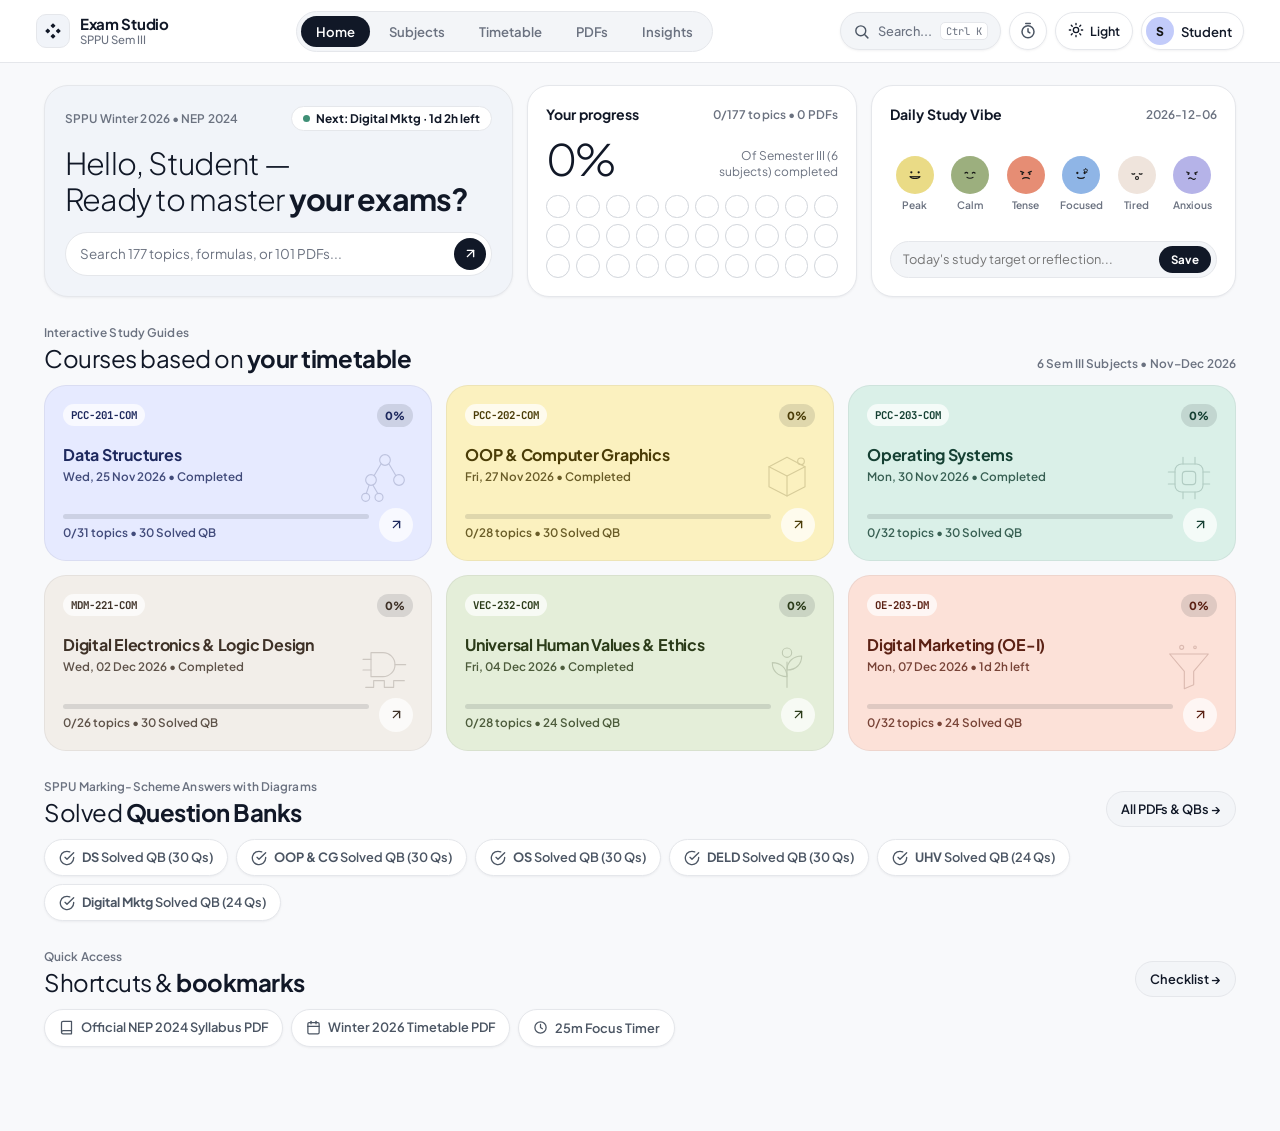
==== commit 61c854f7: "Rewrite all 6 Sem III study guides with SVGs, waveforms, short notes, flashcards & remove Discrete M" ====
--- a/index.html
+++ b/index.html
@@ -139,7 +139,7 @@
         <h2 id="search-modal-title" class="modal-title">Search Syllabus, Formulas &amp; PDFs</h2>
         <button class="icon-circle-btn" data-action="close-modal" type="button" aria-label="Close">&times;</button>
       </div>
-      <input id="global-search-input" class="input-pill" type="search" placeholder="Search 193 topics, formulas, or 112 PDFs..." />
+      <input id="global-search-input" class="input-pill" type="search" placeholder="Search syllabus topics, formulas, or PDFs..." />
       <div id="global-search-results" style="margin-top:12px;"></div>
     </div>
   </div>
--- a/assets/styles.css
+++ b/assets/styles.css
@@ -24,7 +24,6 @@
   --tile-deld: #F2EEE9;    --tile-deld-ink: #3E3127;
   --tile-uhv: #E4EED9;     --tile-uhv-ink: #2B3B19;
   --tile-dm: #FCE1D8;      --tile-dm-ink: #5B2114;
-  --tile-dmath: #DCECFB;   --tile-dmath-ink: #1B3B5F;
   --tile-pill-bg: rgba(255, 255, 255, 0.72);
   --tile-track: rgba(17, 24, 39, 0.12);
   --art-opacity: 0.2;
@@ -54,7 +53,6 @@
   --tile-deld: #E9E0D7;    --tile-deld-ink: #42352A;
   --tile-uhv: #D3DEC2;     --tile-uhv-ink: #2B3B1A;
   --tile-dm: #F0C6B9;      --tile-dm-ink: #5A2216;
-  --tile-dmath: #C7DDF4;   --tile-dmath-ink: #1C3B5E;
   --tile-pill-bg: rgba(255, 255, 255, 0.6);
   --tile-track: rgba(23, 23, 23, 0.13);
   --art-opacity: 0.36;
@@ -84,7 +82,6 @@
   --tile-deld: #2A2522;    --tile-deld-ink: #E8DCD2;
   --tile-uhv: #252E1E;     --tile-uhv-ink: #D3E2BE;
   --tile-dm: #37231F;      --tile-dm-ink: #F5C7BA;
-  --tile-dmath: #1E2D40;   --tile-dmath-ink: #C6DFF7;
   --tile-pill-bg: rgba(255, 255, 255, 0.1);
   --tile-track: rgba(255, 255, 255, 0.14);
   --art-opacity: 0.2;
@@ -607,7 +604,6 @@
 .bento-sub-deld  { background: var(--tile-deld);  color: var(--tile-deld-ink); }
 .bento-sub-uhv   { background: var(--tile-uhv);   color: var(--tile-uhv-ink); }
 .bento-sub-dm    { background: var(--tile-dm);    color: var(--tile-dm-ink); }
-.bento-sub-dmath { background: var(--tile-dmath); color: var(--tile-dmath-ink); }
 
 .bento-card {
   position: relative;
